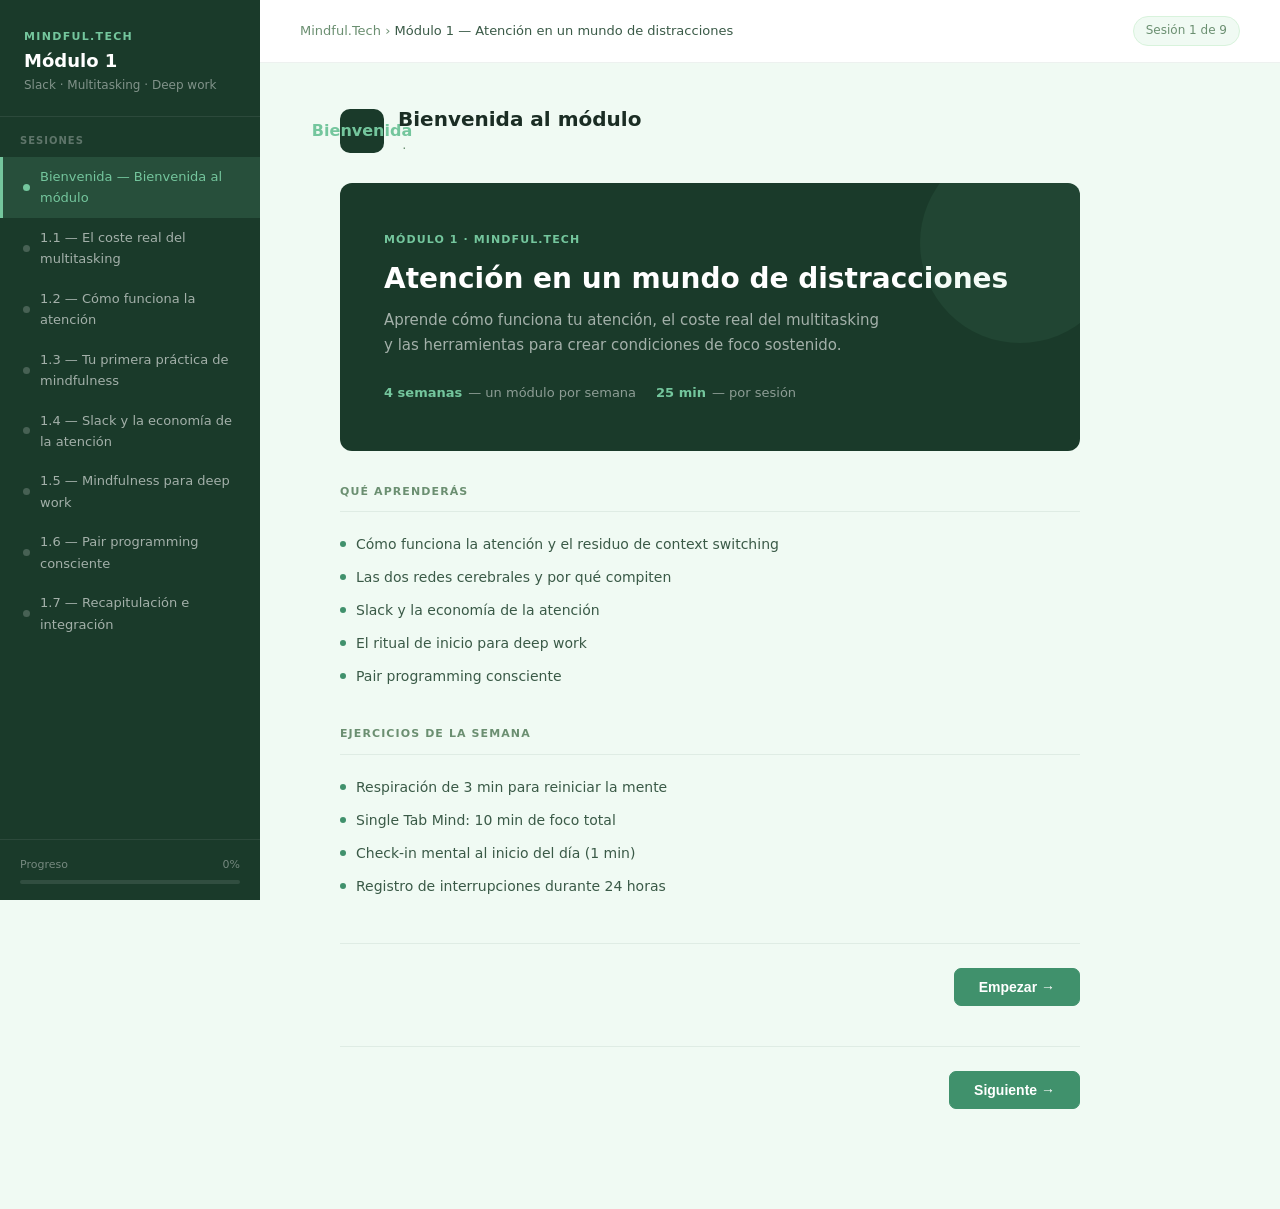
==== M1_Atencion/index.html @ dd4ea385 "first commit" ====
<!DOCTYPE html>
<html lang="es">
<head>
<meta charset="UTF-8">
<meta name="viewport" content="width=device-width,initial-scale=1">
<title>Mindful.Tech — Módulo 1</title>
<style>
:root {
  --green-dark:  #1a3a2a;
  --green-mid:   #2d6a4f;
  --green-main:  #40916c;
  --green-light: #74c69d;
  --green-pale:  #d8f3dc;
  --green-ghost: #f0faf3;
  --sand:        #fefae0;
  --sand-dark:   #e9c46a;
  --text-dark:   #1b2d24;
  --text-mid:    #3a5a47;
  --text-light:  #6b8f71;
  --white:       #ffffff;
  --radius:      12px;
  --radius-sm:   7px;
  --shadow:      0 2px 16px rgba(30,80,50,0.10);
}
* { box-sizing: border-box; margin: 0; padding: 0; }
body {
  font-family: 'Segoe UI', system-ui, sans-serif;
  background: var(--green-ghost);
  color: var(--text-dark);
  min-height: 100vh;
  line-height: 1.65;
}
.layout { display: flex; min-height: 100vh; }

/* SIDEBAR */
.sidebar {
  width: 260px; min-width: 260px;
  background: var(--green-dark);
  display: flex; flex-direction: column;
  padding: 0; position: sticky; top: 0; height: 100vh; overflow-y: auto;
}
.sidebar-logo {
  padding: 28px 24px 20px;
  border-bottom: 1px solid rgba(255,255,255,0.08);
}
.sidebar-logo .mark {
  font-size: 11px; font-weight: 600; letter-spacing: 0.12em;
  color: var(--green-light); text-transform: uppercase; margin-bottom: 4px;
}
.sidebar-logo h1 {
  font-size: 18px; font-weight: 700; color: var(--white); line-height: 1.2;
}
.sidebar-logo p { font-size: 12px; color: rgba(255,255,255,0.45); margin-top: 4px; }
.nav-section { padding: 16px 0 8px; }
.nav-section-label {
  font-size: 10px; font-weight: 600; letter-spacing: 0.1em;
  color: rgba(255,255,255,0.3); text-transform: uppercase;
  padding: 0 20px 8px;
}
.nav-item {
  display: flex; align-items: center; gap: 10px;
  padding: 9px 20px; cursor: pointer;
  font-size: 13px; color: rgba(255,255,255,0.6);
  border-left: 3px solid transparent;
  transition: all 0.15s; text-decoration: none;
}
.nav-item:hover { background: rgba(255,255,255,0.06); color: var(--white); }
.nav-item.active {
  background: rgba(116,198,157,0.15);
  color: var(--green-light);
  border-left-color: var(--green-light);
}
.nav-item .dot {
  width: 7px; height: 7px; border-radius: 50%;
  background: rgba(255,255,255,0.2); flex-shrink: 0;
}
.nav-item.active .dot { background: var(--green-light); }
.nav-item.done .dot { background: var(--sand-dark); }
.nav-item.done { color: rgba(255,255,255,0.4); }

.progress-bar-wrap {
  padding: 16px 20px; margin-top: auto;
  border-top: 1px solid rgba(255,255,255,0.08);
}
.progress-bar-wrap .lbl {
  font-size: 11px; color: rgba(255,255,255,0.4); margin-bottom: 6px;
  display: flex; justify-content: space-between;
}
.progress-track {
  height: 4px; background: rgba(255,255,255,0.1); border-radius: 2px;
}
.progress-fill {
  height: 100%; border-radius: 2px;
  background: var(--green-light); transition: width 0.4s;
}

/* MAIN */
.main { flex: 1; overflow-y: auto; }
.topbar {
  background: var(--white); border-bottom: 1px solid rgba(30,80,50,0.08);
  padding: 16px 40px; display: flex; align-items: center;
  justify-content: space-between; position: sticky; top: 0; z-index: 10;
}
.topbar .breadcrumb { font-size: 13px; color: var(--text-light); }
.topbar .breadcrumb span { color: var(--text-mid); font-weight: 500; }
.topbar .session-counter {
  font-size: 12px; color: var(--text-light);
  background: var(--green-ghost); padding: 4px 12px;
  border-radius: 20px; border: 1px solid var(--green-pale);
}

/* CONTENT AREA */
.content { padding: 40px; max-width: 820px; }
.content.hidden { display: none; }

/* HERO */
.hero {
  background: var(--green-dark); border-radius: var(--radius);
  padding: 48px 44px; margin-bottom: 32px; position: relative; overflow: hidden;
}
.hero::before {
  content: ''; position: absolute; top: -40px; right: -40px;
  width: 200px; height: 200px; border-radius: 50%;
  background: rgba(116,198,157,0.08);
}
.hero .module-tag {
  font-size: 11px; font-weight: 600; letter-spacing: 0.1em;
  color: var(--green-light); text-transform: uppercase; margin-bottom: 12px;
}
.hero h2 {
  font-size: 28px; font-weight: 700; color: var(--white);
  line-height: 1.25; margin-bottom: 12px;
}
.hero p { font-size: 15px; color: rgba(255,255,255,0.6); max-width: 500px; }
.hero .meta {
  display: flex; gap: 20px; margin-top: 24px; flex-wrap: wrap;
}
.hero .meta-item {
  display: flex; align-items: center; gap: 6px;
  font-size: 13px; color: rgba(255,255,255,0.5);
}
.hero .meta-item strong { color: var(--green-light); }

/* PILLS */
.pills { display: flex; gap: 8px; flex-wrap: wrap; margin-bottom: 24px; }
.pill {
  font-size: 12px; padding: 4px 12px; border-radius: 20px;
  background: var(--green-pale); color: var(--green-mid); font-weight: 500;
  border: 1px solid rgba(64,145,108,0.2);
}

/* CARDS */
.card {
  background: var(--white); border-radius: var(--radius);
  border: 1px solid rgba(30,80,50,0.08);
  padding: 24px 28px; margin-bottom: 16px;
  box-shadow: var(--shadow);
}
.card h3 {
  font-size: 16px; font-weight: 600; color: var(--text-dark); margin-bottom: 10px;
}
.card p { font-size: 14px; color: var(--text-mid); line-height: 1.65; }
.card + .card { margin-top: 0; }

.card-accent {
  border-left: 4px solid var(--green-main);
  background: var(--green-ghost);
  padding: 20px 24px; border-radius: 0 var(--radius-sm) var(--radius-sm) 0;
  margin-bottom: 16px;
}
.card-accent p { font-size: 14px; color: var(--text-mid); }
.card-accent .label {
  font-size: 10px; font-weight: 600; letter-spacing: 0.1em;
  color: var(--green-main); text-transform: uppercase; margin-bottom: 6px;
}

/* QUOTE */
.quote {
  border-left: 4px solid var(--sand-dark);
  background: var(--sand); padding: 20px 24px;
  border-radius: 0 var(--radius-sm) var(--radius-sm) 0;
  margin: 24px 0;
}
.quote p { font-size: 15px; color: #5a4a1a; font-style: italic; line-height: 1.6; }
.quote cite { font-size: 12px; color: #9a7a2a; font-style: normal; margin-top: 8px; display: block; }

/* SESSION ITEMS */
.session-list { display: flex; flex-direction: column; gap: 10px; }
.session-item {
  background: var(--white); border-radius: var(--radius);
  border: 1px solid rgba(30,80,50,0.08);
  padding: 16px 20px; display: flex; align-items: center; gap: 16px;
  cursor: pointer; transition: all 0.15s; box-shadow: var(--shadow);
}
.session-item:hover { border-color: var(--green-main); transform: translateY(-1px); }
.session-item .num {
  width: 36px; height: 36px; border-radius: 8px;
  background: var(--green-pale); color: var(--green-mid);
  font-size: 13px; font-weight: 700;
  display: flex; align-items: center; justify-content: center; flex-shrink: 0;
}
.session-item .info { flex: 1; }
.session-item .info .title { font-size: 14px; font-weight: 600; color: var(--text-dark); }
.session-item .info .meta { font-size: 12px; color: var(--text-light); margin-top: 2px; }
.session-item .badge {
  font-size: 11px; padding: 3px 10px; border-radius: 20px;
  background: var(--green-ghost); color: var(--green-mid);
  border: 1px solid var(--green-pale); white-space: nowrap;
}

/* SECTION HEADERS */
.section-title {
  font-size: 11px; font-weight: 600; letter-spacing: 0.1em;
  color: var(--text-light); text-transform: uppercase;
  padding-bottom: 10px; border-bottom: 1px solid rgba(30,80,50,0.08);
  margin-bottom: 16px; margin-top: 32px;
}
.section-title:first-child { margin-top: 0; }

/* STEP CONTENT */
.step-header {
  display: flex; align-items: center; gap: 14px; margin-bottom: 24px;
}
.step-num {
  width: 44px; height: 44px; border-radius: 10px;
  background: var(--green-dark); color: var(--green-light);
  font-size: 16px; font-weight: 700;
  display: flex; align-items: center; justify-content: center; flex-shrink: 0;
}
.step-header .step-info h2 { font-size: 20px; font-weight: 700; color: var(--text-dark); }
.step-header .step-info p { font-size: 13px; color: var(--text-light); margin-top: 2px; }

/* BULLET LIST */
ul.content-list { padding-left: 0; list-style: none; margin: 12px 0; }
ul.content-list li {
  display: flex; gap: 10px; padding: 6px 0;
  font-size: 14px; color: var(--text-mid); line-height: 1.5;
}
ul.content-list li::before {
  content: ''; width: 6px; height: 6px; border-radius: 50%;
  background: var(--green-main); flex-shrink: 0; margin-top: 7px;
}

/* CHECKLIST */
.checklist { display: flex; flex-direction: column; gap: 8px; margin: 12px 0; }
.check-item {
  display: flex; align-items: center; gap: 12px;
  background: var(--white); border: 1px solid rgba(30,80,50,0.10);
  border-radius: var(--radius-sm); padding: 12px 16px; cursor: pointer;
  transition: all 0.15s;
}
.check-item:hover { border-color: var(--green-main); background: var(--green-ghost); }
.check-item.checked { background: var(--green-pale); border-color: var(--green-main); }
.check-box {
  width: 20px; height: 20px; border-radius: 5px;
  border: 2px solid rgba(30,80,50,0.2); flex-shrink: 0;
  display: flex; align-items: center; justify-content: center;
  transition: all 0.15s;
}
.check-item.checked .check-box {
  background: var(--green-main); border-color: var(--green-main);
}
.check-box svg { display: none; }
.check-item.checked .check-box svg { display: block; }
.check-item .check-label { font-size: 14px; color: var(--text-dark); }

/* BREATHING */
.breathing-widget {
  background: var(--green-dark); border-radius: var(--radius);
  padding: 40px; text-align: center; margin: 24px 0;
}
.breathing-circle {
  width: 120px; height: 120px; border-radius: 50%;
  background: rgba(116,198,157,0.15); border: 2px solid var(--green-light);
  margin: 0 auto 20px; display: flex; align-items: center; justify-content: center;
  transition: transform 4s ease-in-out;
}
.breathing-circle.expand { transform: scale(1.6); }
.breathing-circle.contract { transform: scale(1.0); }
.breathing-circle span { font-size: 32px; }
.breathing-text { color: var(--white); font-size: 18px; font-weight: 500; margin-bottom: 6px; }
.breathing-sub { color: rgba(255,255,255,0.4); font-size: 13px; }
.btn-breathe {
  margin-top: 20px; padding: 10px 28px;
  background: var(--green-main); color: var(--white);
  border: none; border-radius: 8px; font-size: 14px; font-weight: 600;
  cursor: pointer; transition: background 0.15s;
}
.btn-breathe:hover { background: var(--green-mid); }

/* TIMER */
.timer-widget {
  background: var(--white); border: 1px solid rgba(30,80,50,0.1);
  border-radius: var(--radius); padding: 24px 28px; margin: 16px 0;
  display: flex; align-items: center; gap: 20px;
}
.timer-display {
  font-size: 28px; font-weight: 700; color: var(--green-dark);
  font-variant-numeric: tabular-nums; min-width: 70px;
}
.timer-info { flex: 1; }
.timer-info .t-label { font-size: 13px; font-weight: 600; color: var(--text-dark); }
.timer-info .t-desc { font-size: 12px; color: var(--text-light); margin-top: 2px; }
.btn-timer {
  padding: 8px 20px; background: var(--green-main); color: var(--white);
  border: none; border-radius: var(--radius-sm); font-size: 13px; font-weight: 600;
  cursor: pointer; transition: background 0.15s;
}
.btn-timer:hover { background: var(--green-mid); }
.btn-timer.stop { background: #e63946; }

/* REFLECTION */
.reflection-box {
  background: var(--white); border: 1px solid rgba(30,80,50,0.1);
  border-radius: var(--radius); padding: 24px 28px; margin: 16px 0;
}
.reflection-box label {
  display: block; font-size: 13px; font-weight: 600;
  color: var(--text-dark); margin-bottom: 8px;
}
.reflection-box textarea {
  width: 100%; min-height: 90px; padding: 12px;
  border: 1px solid rgba(30,80,50,0.15); border-radius: var(--radius-sm);
  font-size: 14px; color: var(--text-dark); resize: vertical;
  font-family: inherit; background: var(--green-ghost);
  transition: border-color 0.15s;
}
.reflection-box textarea:focus { outline: none; border-color: var(--green-main); }

/* NAV BUTTONS */
.nav-buttons {
  display: flex; justify-content: space-between; align-items: center;
  margin-top: 40px; padding-top: 24px;
  border-top: 1px solid rgba(30,80,50,0.08);
}
.btn-nav {
  padding: 10px 24px; border-radius: var(--radius-sm);
  font-size: 14px; font-weight: 600; cursor: pointer; transition: all 0.15s;
  border: 1px solid rgba(30,80,50,0.2); background: var(--white); color: var(--text-mid);
}
.btn-nav:hover { background: var(--green-ghost); border-color: var(--green-main); }
.btn-nav.primary {
  background: var(--green-main); color: var(--white); border-color: var(--green-main);
}
.btn-nav.primary:hover { background: var(--green-mid); }
.btn-nav:disabled { opacity: 0.35; cursor: not-allowed; }

/* COMPLETE SCREEN */
.complete-screen {
  text-align: center; padding: 60px 40px;
}
.complete-icon {
  width: 80px; height: 80px; border-radius: 50%;
  background: var(--green-pale); border: 3px solid var(--green-main);
  display: flex; align-items: center; justify-content: center;
  font-size: 36px; margin: 0 auto 24px;
}
.complete-screen h2 { font-size: 24px; font-weight: 700; color: var(--text-dark); margin-bottom: 10px; }
.complete-screen p { font-size: 15px; color: var(--text-mid); max-width: 440px; margin: 0 auto; }

/* RESPONSIVE */
@media (max-width: 700px) {
  .sidebar { display: none; }
  .content { padding: 20px; }
  .topbar { padding: 14px 20px; }
  .hero { padding: 28px 24px; }
}
</style>
</head>
<body>
<div class="layout">
  <nav class="sidebar">
    <div class="sidebar-logo">
      <div class="mark">Mindful.Tech</div>
      <h1>Módulo 1</h1>
      <p>Slack · Multitasking · Deep work</p>
    </div>
    <div class="nav-section">
      <div class="nav-section-label">Sesiones</div>
      <a class="nav-item" onclick="showPage(0)" href="#"><div class="dot"></div>Bienvenida — Bienvenida al módulo</a>
<a class="nav-item" onclick="showPage(1)" href="#"><div class="dot"></div>1.1 — El coste real del multitasking</a>
<a class="nav-item" onclick="showPage(2)" href="#"><div class="dot"></div>1.2 — Cómo funciona la atención</a>
<a class="nav-item" onclick="showPage(3)" href="#"><div class="dot"></div>1.3 — Tu primera práctica de mindfulness</a>
<a class="nav-item" onclick="showPage(4)" href="#"><div class="dot"></div>1.4 — Slack y la economía de la atención</a>
<a class="nav-item" onclick="showPage(5)" href="#"><div class="dot"></div>1.5 — Mindfulness para deep work</a>
<a class="nav-item" onclick="showPage(6)" href="#"><div class="dot"></div>1.6 — Pair programming consciente</a>
<a class="nav-item" onclick="showPage(7)" href="#"><div class="dot"></div>1.7 — Recapitulación e integración</a>

    </div>
    <div class="progress-bar-wrap">
      <div class="lbl"><span>Progreso</span><span id="progressPct">0%</span></div>
      <div class="progress-track"><div class="progress-fill" id="progressFill" style="width:0%"></div></div>
    </div>
  </nav>
  <div class="main">
    <div class="topbar">
      <div class="breadcrumb">Mindful.Tech &rsaquo; <span>Módulo 1 — Atención en un mundo de distracciones</span></div>
      <div class="session-counter" id="sessionCounter">Sesión 1 de 8</div>
    </div>
    <div class="content-wrapper" style="padding:0 40px 60px">
      
<section class="content hidden" id="page0">
  <div class="step-header">
    <div class="step-num">Bienvenida</div>
    <div class="step-info">
      <h2>Bienvenida al módulo</h2>
      <p> &nbsp;·&nbsp; </p>
    </div>
  </div>
  
<div class="hero">
  <div class="module-tag">Módulo 1 · Mindful.Tech</div>
  <h2>Atención en un mundo de distracciones</h2>
  <p>Aprende cómo funciona tu atención, el coste real del multitasking y las herramientas para crear condiciones de foco sostenido.</p>
  <div class="meta">
    <div class="meta-item"><strong>4 semanas</strong><span>— un módulo por semana</span></div>
    <div class="meta-item"><strong>25 min</strong><span>— por sesión</span></div>
  </div>
</div>
<div class="section-title">Qué aprenderás</div>
<ul class="content-list"><li>Cómo funciona la atención y el residuo de context switching</li><li>Las dos redes cerebrales y por qué compiten</li><li>Slack y la economía de la atención</li><li>El ritual de inicio para deep work</li><li>Pair programming consciente</li></ul>
<div class="section-title">Ejercicios de la semana</div>
<ul class="content-list"><li>Respiración de 3 min para reiniciar la mente</li><li>Single Tab Mind: 10 min de foco total</li><li>Check-in mental al inicio del día (1 min)</li><li>Registro de interrupciones durante 24 horas</li></ul>
<div class="nav-buttons"><span></span><button class="btn-nav primary" onclick="nextPage()">Empezar →</button></div>

  <div class="nav-buttons"><span></span><button class="btn-nav primary" onclick="nextPage()">Siguiente →</button></div>
</section>
<section class="content hidden" id="page1">
  <div class="step-header">
    <div class="step-num">1.1</div>
    <div class="step-info">
      <h2>El coste real del multitasking</h2>
      <p>2 min &nbsp;·&nbsp; Video + registro</p>
    </div>
  </div>
  
<div class="pills"><span class="pill">Módulo 1</span><span class="pill">Semana 1</span><span class="pill">Deep work</span></div>
<div class="card"><h3>¿Cuántas pestañas tienes abiertas ahora mismo?</h3><p>No es una pregunta retórica. Es el punto de partida de este módulo. Vivimos convencidos de que hacer varias cosas a la vez nos hace más productivos. La neurociencia dice lo contrario.</p></div>
<div class="section-title">El problema del context switching</div>
<div class="card"><h3>El residuo de atención</h3><p>Cuando cambias de tarea, tu cerebro no hace dos cosas a la vez: las hace en serie, muy rápido, pagando un coste en cada cambio. Ese coste se llama residuo de atención y se acumula durante todo el día.</p></div>
<div class="card-accent"><div class="label">Dato clave</div><p>Los trabajadores del conocimiento cambian de tarea de media cada 40 segundos. El coste de recuperar el foco tras una interrupción: entre 10 y 23 minutos.</p></div>
<div class="section-title">Práctica de hoy</div>
<div class="card"><h3>Registro de interrupciones</h3><p>Durante las próximas 24 horas, cada vez que cambies de tarea sin haberla terminado, anótalo. Solo observar ya cambia el comportamiento.</p></div>

<div class="reflection-box">
  <label>¿Cuántas interrupciones estimas que tienes en un día normal?</label>
  <textarea id="r11" placeholder="Escribe aquí tu reflexión..."></textarea>
</div>

  <div class="nav-buttons"><button class="btn-nav" onclick="prevPage()">← Anterior</button><button class="btn-nav primary" onclick="nextPage()">Siguiente →</button></div>
</section>
<section class="content hidden" id="page2">
  <div class="step-header">
    <div class="step-num">1.2</div>
    <div class="step-info">
      <h2>Cómo funciona la atención</h2>
      <p>2 min &nbsp;·&nbsp; Video</p>
    </div>
  </div>
  
<div class="pills"><span class="pill">Neurociencia</span><span class="pill">Atención</span></div>
<div class="card"><h3>Dos modos que compiten</h3><p>Tu cerebro tiene dos modos de funcionamiento. La red de tarea positiva — el modo enfocado — y la red neuronal por defecto — el modo mente errante. No pueden estar activos al mismo tiempo.</p></div>
<div class="section-title">Las dos redes</div>
<div class="card"><h3>Red de tarea positiva</h3><p>El modo enfocado. El que usas cuando resuelves un problema concreto. El que necesitas para programar, diseñar o analizar.</p></div>
<div class="card"><h3>Red neuronal por defecto</h3><p>El modo mente errante. Se activa cuando no estás haciendo nada concreto. Genera pensamientos espontáneos, planifica, recuerda, divaga.</p></div>
<div class="quote"><p>El problema es que estos dos modos no pueden estar activos al mismo tiempo. Cuando uno sube, el otro baja.</p><cite>— Mindful.Tech</cite></div>
<div class="section-title">Qué pasa con cada notificación</div>
<div class="card-accent"><div class="label">Mecanismo</div><p>Cada notificación activa brevemente la red por defecto. Tu cerebro sale del modo enfocado, procesa el estímulo, e intenta volver. Ese intento de vuelta cuesta entre 10 y 23 minutos.</p></div>
<div class="section-title">Reflexión</div>

<div class="reflection-box">
  <label>¿En qué momento del día te cuesta más mantener el foco?</label>
  <textarea id="r12" placeholder="Escribe aquí tu reflexión..."></textarea>
</div>

  <div class="nav-buttons"><button class="btn-nav" onclick="prevPage()">← Anterior</button><button class="btn-nav primary" onclick="nextPage()">Siguiente →</button></div>
</section>
<section class="content hidden" id="page3">
  <div class="step-header">
    <div class="step-num">1.3</div>
    <div class="step-info">
      <h2>Tu primera práctica de mindfulness</h2>
      <p>3 min &nbsp;·&nbsp; Audio guiado</p>
    </div>
  </div>
  
<div class="pills"><span class="pill">Práctica</span><span class="pill">Respiración</span><span class="pill">3 min</span></div>
<div class="card-accent"><div class="label">Antes de empezar</div><p>No necesitas experiencia previa. Solo necesitas estar aquí, en esta silla, durante tres minutos.</p></div>
<div class="section-title">Práctica de respiración consciente</div>

<div class="breathing-widget">
  <div class="breathing-circle" id="breathCircle"><span>🌿</span></div>
  <div class="breathing-text" id="breathText">Preparado</div>
  <div class="breathing-sub" id="breathSub">Pulsa para comenzar</div>
  <button class="btn-breathe" id="breathBtn" onclick="startBreathing()">Comenzar</button>
</div>
<div class="section-title">¿Qué es el mindfulness?</div>
<div class="card"><h3>Una definición práctica</h3><p>Notar cuando la mente se fue y traerla de vuelta. Una y otra vez. Sin tensión. Eso es todo. No es vaciar la mente — es observarla.</p></div>
<div class="checklist"><div class="check-item">
  <div class="check-box"><svg width="12" height="12" viewBox="0 0 12 12" fill="none">
    <path d="M2 6l3 3 5-5" stroke="#fff" stroke-width="1.8" stroke-linecap="round" stroke-linejoin="round"/>
  </svg></div>
  <span class="check-label">Cerré los ojos o bajé la mirada</span>
</div><div class="check-item">
  <div class="check-box"><svg width="12" height="12" viewBox="0 0 12 12" fill="none">
    <path d="M2 6l3 3 5-5" stroke="#fff" stroke-width="1.8" stroke-linecap="round" stroke-linejoin="round"/>
  </svg></div>
  <span class="check-label">Hice al menos 2 ciclos completos de respiración</span>
</div><div class="check-item">
  <div class="check-box"><svg width="12" height="12" viewBox="0 0 12 12" fill="none">
    <path d="M2 6l3 3 5-5" stroke="#fff" stroke-width="1.8" stroke-linecap="round" stroke-linejoin="round"/>
  </svg></div>
  <span class="check-label">Noté cuándo mi mente se fue a otro sitio</span>
</div><div class="check-item">
  <div class="check-box"><svg width="12" height="12" viewBox="0 0 12 12" fill="none">
    <path d="M2 6l3 3 5-5" stroke="#fff" stroke-width="1.8" stroke-linecap="round" stroke-linejoin="round"/>
  </svg></div>
  <span class="check-label">La traje de vuelta sin juzgarme</span>
</div></div>

<div class="reflection-box">
  <label>¿Cómo te sentiste después de la práctica?</label>
  <textarea id="r13" placeholder="Escribe aquí tu reflexión..."></textarea>
</div>

  <div class="nav-buttons"><button class="btn-nav" onclick="prevPage()">← Anterior</button><button class="btn-nav primary" onclick="nextPage()">Siguiente →</button></div>
</section>
<section class="content hidden" id="page4">
  <div class="step-header">
    <div class="step-num">1.4</div>
    <div class="step-info">
      <h2>Slack y la economía de la atención</h2>
      <p>2 min &nbsp;·&nbsp; Video + ejercicio</p>
    </div>
  </div>
  
<div class="pills"><span class="pill">Slack</span><span class="pill">Notificaciones</span><span class="pill">Batching</span></div>
<div class="card"><h3>Slack no está diseñado para tu productividad</h3><p>Está diseñado para tu engagement. Cada notificación activa un pequeño pico de dopamina. Tu cerebro aprende que revisar el Slack puede traer algo nuevo y empieza a pedirlo aunque no haya nada.</p></div>
<div class="section-title">Del modo streaming al modo batch</div>
<div class="card"><h3>Modo streaming — el problema</h3><p>Revisar mensajes de forma continua, en tiempo real, reaccionando a cada estímulo. Resultado: entre 20 y 30 revisiones por hora sin haberlo decidido.</p></div>
<div class="card"><h3>Modo batch — la solución</h3><p>Definir 2–3 ventanas de tiempo para revisar mensajes. Fuera de esas ventanas, notificaciones silenciadas.</p></div>
<div class="section-title">Ejercicio de hoy</div>

<div class="timer-widget">
  <div class="timer-display" id="tdisp1">25:00</div>
  <div class="timer-info"><div class="t-label">Bloque sin Slack</div><div class="t-desc">Silencia notificaciones y trabaja sin revisar mensajes</div></div>
  <button class="btn-timer" id="tbtn1" onclick="startTimer(1500,'tbtn1','tdisp1')">Iniciar</button>
</div>
<div class="checklist"><div class="check-item">
  <div class="check-box"><svg width="12" height="12" viewBox="0 0 12 12" fill="none">
    <path d="M2 6l3 3 5-5" stroke="#fff" stroke-width="1.8" stroke-linecap="round" stroke-linejoin="round"/>
  </svg></div>
  <span class="check-label">Defino mis 2 ventanas de revisión de mensajes</span>
</div><div class="check-item">
  <div class="check-box"><svg width="12" height="12" viewBox="0 0 12 12" fill="none">
    <path d="M2 6l3 3 5-5" stroke="#fff" stroke-width="1.8" stroke-linecap="round" stroke-linejoin="round"/>
  </svg></div>
  <span class="check-label">Silencio notificaciones fuera de esas ventanas</span>
</div><div class="check-item">
  <div class="check-box"><svg width="12" height="12" viewBox="0 0 12 12" fill="none">
    <path d="M2 6l3 3 5-5" stroke="#fff" stroke-width="1.8" stroke-linecap="round" stroke-linejoin="round"/>
  </svg></div>
  <span class="check-label">Pruebo el bloque de 25 min sin revisar nada</span>
</div></div>

  <div class="nav-buttons"><button class="btn-nav" onclick="prevPage()">← Anterior</button><button class="btn-nav primary" onclick="nextPage()">Siguiente →</button></div>
</section>
<section class="content hidden" id="page5">
  <div class="step-header">
    <div class="step-num">1.5</div>
    <div class="step-info">
      <h2>Mindfulness para deep work</h2>
      <p>5 min &nbsp;·&nbsp; Audio + plantilla</p>
    </div>
  </div>
  
<div class="pills"><span class="pill">Deep work</span><span class="pill">Flow</span><span class="pill">Intención</span></div>
<div class="card"><h3>Las condiciones del deep work</h3><p>Hay dos condiciones externas: un bloque de tiempo sin interrupciones y un entorno con menos distracciones. Pero hay una condición interna que se suele ignorar: llegar con la mente preparada.</p></div>
<div class="section-title">El ritual de inicio de sesión</div>
<div class="card-accent"><div class="label">Paso 1 — Cierra lo innecesario</div><p>Cierra las pestañas que no necesitas. Silencia las notificaciones. Pon el teléfono boca abajo.</p></div>
<div class="card-accent"><div class="label">Paso 2 — Respira</div><p>Una respiración consciente antes de empezar. Solo una. Para marcar el cambio.</p></div>
<div class="card-accent"><div class="label">Paso 3 — Define la intención</div><p>¿Qué quieres haber completado al final de este bloque? No la lista entera. Una sola cosa.</p></div>
<div class="section-title">Práctica de intención</div>

<div class="breathing-widget">
  <div class="breathing-circle" id="breathCircle"><span>🌿</span></div>
  <div class="breathing-text" id="breathText">Preparado</div>
  <div class="breathing-sub" id="breathSub">Pulsa para comenzar</div>
  <button class="btn-breathe" id="breathBtn" onclick="startBreathing()">Comenzar</button>
</div>

<div class="reflection-box">
  <label>¿Cuál es tu intención para el próximo bloque de trabajo?</label>
  <textarea id="r15" placeholder="Escribe aquí tu reflexión..."></textarea>
</div>
<div class="card"><h3>¿Por qué funciona?</h3><p>Cuando el cerebro sabe exactamente qué tiene que hacer, el trabajo de entrar en foco se reduce drásticamente. La mente errante tiene menos donde agarrarse.</p></div>

  <div class="nav-buttons"><button class="btn-nav" onclick="prevPage()">← Anterior</button><button class="btn-nav primary" onclick="nextPage()">Siguiente →</button></div>
</section>
<section class="content hidden" id="page6">
  <div class="step-header">
    <div class="step-num">1.6</div>
    <div class="step-info">
      <h2>Pair programming consciente</h2>
      <p>3 min &nbsp;·&nbsp; Video + práctica</p>
    </div>
  </div>
  
<div class="pills"><span class="pill">Pair programming</span><span class="pill">Comunicación</span><span class="pill">Presencia</span></div>
<div class="card"><h3>La exigencia cognitiva del pair</h3><p>El pair programming es una de las prácticas más exigentes que existe en el trabajo tech. No solo porque estás programando, sino porque estás programando mientras escuchas, explicas, recibes feedback y gestionas la dinámica.</p></div>
<div class="section-title">Los dos errores más comunes</div>
<div class="card"><h3>Error del driver</h3><p>Está tan metido en el código que no explica lo que hace. El navigator se pierde y la sesión pierde calidad.</p></div>
<div class="card"><h3>Error del navigator</h3><p>Está tan pendiente de lo siguiente que no está presente en lo que pasa ahora. El pair se convierte en trabajo en paralelo, no en colaboración.</p></div>
<div class="quote"><p>Ambos son problemas de atención, no de habilidad técnica.</p><cite>— Mindful.Tech</cite></div>
<div class="section-title">El check-in de 60 segundos</div>
<div class="card-accent"><div class="label">Práctica</div><p>Antes de tu próxima sesión de pair, dedica 60 segundos a alinearte. No el backlog. No el ticket. Sino: ¿cómo está cada uno hoy? ¿Qué nivel de energía tiene? ¿Hay algo que pueda afectar la sesión?</p></div>
<div class="checklist"><div class="check-item">
  <div class="check-box"><svg width="12" height="12" viewBox="0 0 12 12" fill="none">
    <path d="M2 6l3 3 5-5" stroke="#fff" stroke-width="1.8" stroke-linecap="round" stroke-linejoin="round"/>
  </svg></div>
  <span class="check-label">Hago el check-in de 60 seg antes de la próxima sesión de pair</span>
</div><div class="check-item">
  <div class="check-box"><svg width="12" height="12" viewBox="0 0 12 12" fill="none">
    <path d="M2 6l3 3 5-5" stroke="#fff" stroke-width="1.8" stroke-linecap="round" stroke-linejoin="round"/>
  </svg></div>
  <span class="check-label">Practico explicar en voz alta lo que estoy haciendo</span>
</div><div class="check-item">
  <div class="check-box"><svg width="12" height="12" viewBox="0 0 12 12" fill="none">
    <path d="M2 6l3 3 5-5" stroke="#fff" stroke-width="1.8" stroke-linecap="round" stroke-linejoin="round"/>
  </svg></div>
  <span class="check-label">Noto cuándo mi mente se va al 'paso siguiente' antes de tiempo</span>
</div></div>

  <div class="nav-buttons"><button class="btn-nav" onclick="prevPage()">← Anterior</button><button class="btn-nav primary" onclick="nextPage()">Siguiente →</button></div>
</section>
<section class="content hidden" id="page7">
  <div class="step-header">
    <div class="step-num">1.7</div>
    <div class="step-info">
      <h2>Recapitulación e integración</h2>
      <p>3 min &nbsp;·&nbsp; Ejercicio guiado</p>
    </div>
  </div>
  
<div class="pills"><span class="pill">Cierre</span><span class="pill">Integración</span><span class="pill">Semana 1</span></div>
<div class="card"><h3>Lo que aprendiste esta semana</h3><p>Cómo funciona la atención. El coste real del multitasking. Cómo las notificaciones interrumpen el foco. Y tu primera práctica de respiración consciente.</p></div>
<div class="section-title">Reflexión de cierre</div>

<div class="reflection-box">
  <label>¿En qué momento de esta semana tu atención estuvo más dispersa de lo que querías?</label>
  <textarea id="r17a" placeholder="Escribe aquí tu reflexión..."></textarea>
</div>

<div class="reflection-box">
  <label>¿Y en qué momento estuvo más presente de lo habitual?</label>
  <textarea id="r17b" placeholder="Escribe aquí tu reflexión..."></textarea>
</div>
<div class="quote"><p>La mente que regresa no es una mente débil. Es una mente entrenada.</p><cite>— Mindful.Tech</cite></div>
<div class="section-title">Tu compromiso para la semana que viene</div>
<div class="checklist"><div class="check-item">
  <div class="check-box"><svg width="12" height="12" viewBox="0 0 12 12" fill="none">
    <path d="M2 6l3 3 5-5" stroke="#fff" stroke-width="1.8" stroke-linecap="round" stroke-linejoin="round"/>
  </svg></div>
  <span class="check-label">Practico el ritual de inicio antes de cada bloque de deep work</span>
</div><div class="check-item">
  <div class="check-box"><svg width="12" height="12" viewBox="0 0 12 12" fill="none">
    <path d="M2 6l3 3 5-5" stroke="#fff" stroke-width="1.8" stroke-linecap="round" stroke-linejoin="round"/>
  </svg></div>
  <span class="check-label">Defino mis ventanas de revisión de Slack y las respeto</span>
</div><div class="check-item">
  <div class="check-box"><svg width="12" height="12" viewBox="0 0 12 12" fill="none">
    <path d="M2 6l3 3 5-5" stroke="#fff" stroke-width="1.8" stroke-linecap="round" stroke-linejoin="round"/>
  </svg></div>
  <span class="check-label">Uso la respiración consciente cuando note que mi mente se dispersa</span>
</div></div>
<div class="card"><h3>Nos vemos en el módulo 2</h3><p>La semana que viene: regulación del estrés en entornos tech. Deadlines, bugs en producción, code reviews y cómo no perder el hilo.</p></div>

  <div class="nav-buttons"><button class="btn-nav" onclick="prevPage()">← Anterior</button><button class="btn-nav primary" onclick="showComplete()">Finalizar módulo ✓</button></div>
</section>
<section class="content hidden" id="pageComplete">
  <div class="complete-screen">
    <div class="complete-icon">✓</div>
    <h2>Módulo 1 completado</h2>
    <p>Has recorrido todas las sesiones de <strong>Atención en un mundo de distracciones</strong>. Puedes volver a cualquier sesión cuando lo necesites.</p>
    <div style="margin-top:32px">
      <button class="btn-nav primary" onclick="showPage(0)">Volver al inicio</button>
    </div>
  </div>
</section>
    </div>
  </div>
</div>
<script>
function showComplete(){
  document.querySelectorAll('.content').forEach(p=>p.classList.add('hidden'));
  document.getElementById('pageComplete').classList.remove('hidden');
  scormSetValue(8-1,8);
}

let currentPage = 0;
const pages = document.querySelectorAll('.content');
const navItems = document.querySelectorAll('.nav-item');
const progressFill = document.getElementById('progressFill');
const progressPct = document.getElementById('progressPct');
const sessionCounter = document.getElementById('sessionCounter');

function showPage(idx) {
  pages.forEach((p,i) => { p.classList.toggle('hidden', i !== idx); });
  navItems.forEach((n,i) => { n.classList.toggle('active', i === idx); });
  currentPage = idx;
  const pct = Math.round(((idx) / (pages.length - 1)) * 100);
  if(progressFill) progressFill.style.width = pct + '%';
  if(progressPct) progressPct.textContent = pct + '%';
  if(sessionCounter) sessionCounter.textContent = 'Sesión ' + (idx + 1) + ' de ' + pages.length;
  window.scrollTo(0,0);
  const main = document.querySelector('.main');
  if(main) main.scrollTo(0,0);
  scormSetValue(idx, pages.length);
}

function nextPage() { if(currentPage < pages.length - 1) showPage(currentPage + 1); }
function prevPage() { if(currentPage > 0) showPage(currentPage - 1); }

// Checklist
document.querySelectorAll('.check-item').forEach(item => {
  item.addEventListener('click', () => item.classList.toggle('checked'));
});

// Breathing
let breathInterval = null;
function startBreathing() {
  const circle = document.getElementById('breathCircle');
  const text = document.getElementById('breathText');
  const sub = document.getElementById('breathSub');
  const btn = document.getElementById('breathBtn');
  if(!circle) return;
  btn.textContent = 'Detener';
  btn.onclick = stopBreathing;
  let phase = 0;
  const phases = [
    {text:'Inhala', sub:'1... 2... 3... 4', class:'expand', dur:4000},
    {text:'Retén', sub:'1... 2', class:'expand', dur:2000},
    {text:'Exhala', sub:'1... 2... 3... 4... 5... 6', class:'contract', dur:6000},
    {text:'Pausa', sub:'...', class:'contract', dur:1000},
  ];
  function run() {
    const p = phases[phase % phases.length];
    text.textContent = p.text; sub.textContent = p.sub;
    circle.className = 'breathing-circle ' + p.class;
    phase++;
    breathInterval = setTimeout(run, p.dur);
  }
  run();
}
function stopBreathing() {
  clearTimeout(breathInterval);
  const circle = document.getElementById('breathCircle');
  const text = document.getElementById('breathText');
  const sub = document.getElementById('breathSub');
  const btn = document.getElementById('breathBtn');
  if(!circle) return;
  circle.className = 'breathing-circle';
  text.textContent = 'Listo';
  sub.textContent = 'Practica cuando lo necesites';
  btn.textContent = 'Comenzar';
  btn.onclick = startBreathing;
}

// Timer
let timerInterval = null; let timerSec = 0; let timerRunning = false;
function startTimer(totalSec, btnId, displayId) {
  const btn = document.getElementById(btnId);
  const display = document.getElementById(displayId);
  if(!btn || !display) return;
  if(timerRunning) {
    clearInterval(timerInterval); timerRunning = false;
    btn.textContent = 'Iniciar'; btn.classList.remove('stop');
    return;
  }
  timerSec = totalSec; timerRunning = true;
  btn.textContent = 'Detener'; btn.classList.add('stop');
  function fmt(s) { return Math.floor(s/60)+':'+(s%60<10?'0':'')+(s%60); }
  display.textContent = fmt(timerSec);
  timerInterval = setInterval(() => {
    timerSec--;
    display.textContent = fmt(timerSec);
    if(timerSec <= 0) {
      clearInterval(timerInterval); timerRunning = false;
      btn.textContent = 'Iniciar'; btn.classList.remove('stop');
      display.textContent = '0:00';
    }
  }, 1000);
}

// SCORM 1.2
let scormAPI = null;
function findAPI(w) {
  try {
    if(w.API) return w.API;
    if(w.parent && w.parent !== w) return findAPI(w.parent);
  } catch(e) {}
  return null;
}
function initSCORM() {
  scormAPI = findAPI(window);
  if(scormAPI) {
    scormAPI.LMSInitialize('');
    scormAPI.LMSSetValue('cmi.core.lesson_status','incomplete');
  }
}
function scormSetValue(idx, total) {
  if(!scormAPI) return;
  const pct = Math.round((idx / (total-1)) * 100);
  scormAPI.LMSSetValue('cmi.core.score.raw', pct);
  scormAPI.LMSSetValue('cmi.core.score.min', '0');
  scormAPI.LMSSetValue('cmi.core.score.max', '100');
  if(idx >= total - 1) scormAPI.LMSSetValue('cmi.core.lesson_status','completed');
  scormAPI.LMSCommit('');
}
window.addEventListener('beforeunload', () => { if(scormAPI) scormAPI.LMSFinish(''); });
window.addEventListener('load', () => { initSCORM(); showPage(0); });

</script>
</body>
</html>
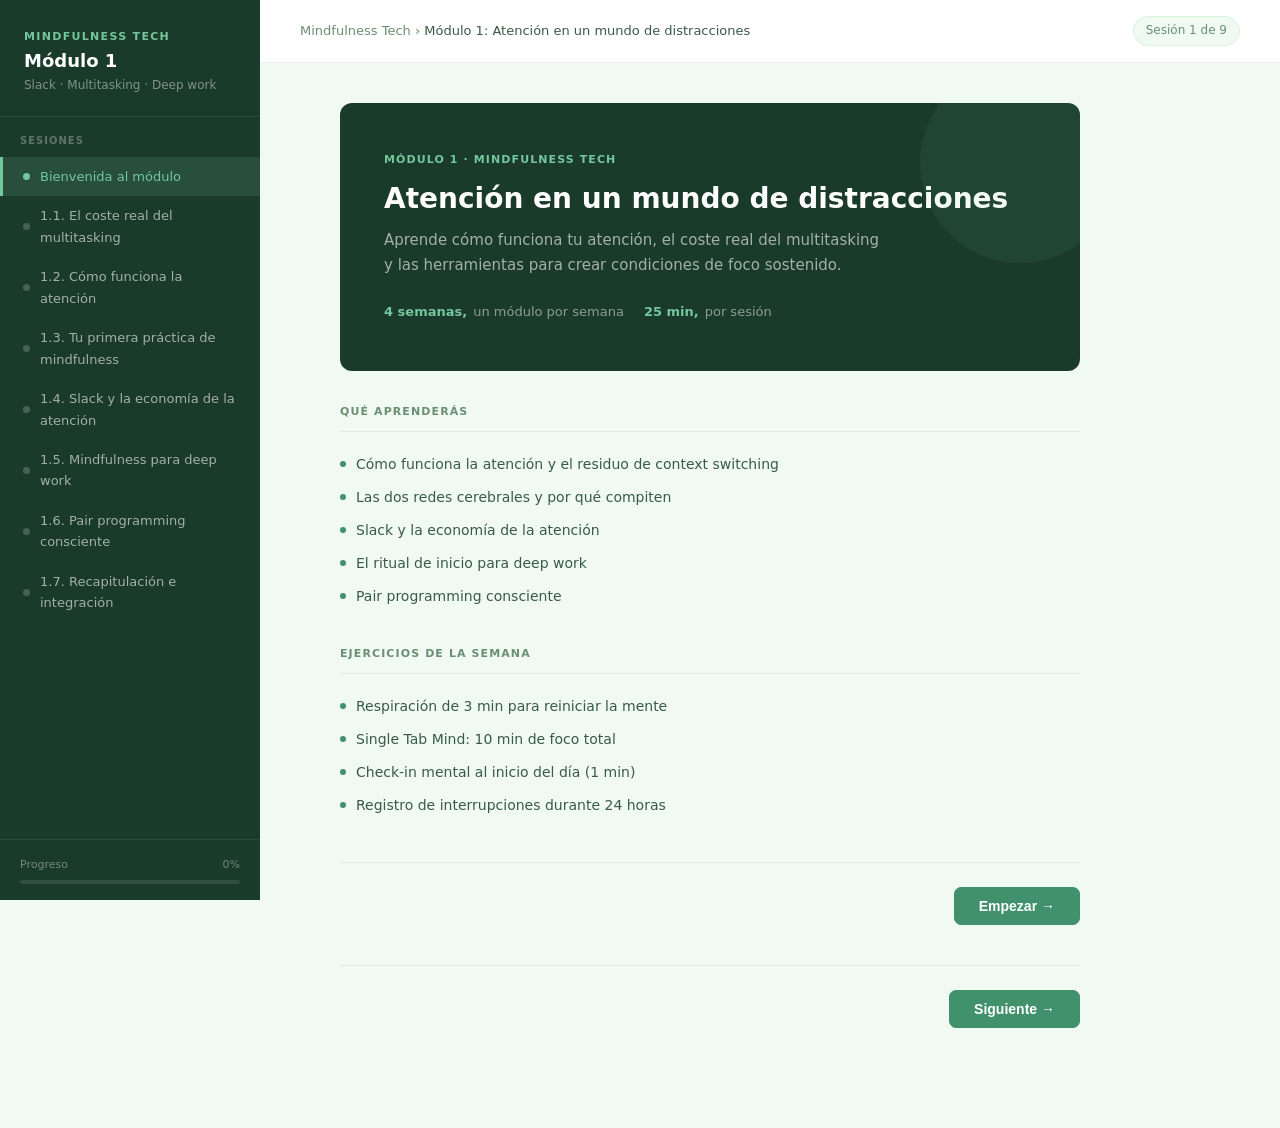
==== commit 42ab2451: "fix: styles" ====
--- a/M1_Atencion/index.html
+++ b/M1_Atencion/index.html
@@ -3,388 +3,27 @@
 <head>
 <meta charset="UTF-8">
 <meta name="viewport" content="width=device-width,initial-scale=1">
-<title>Mindful.Tech — Módulo 1</title>
-<style>
-:root {
-  --green-dark:  #1a3a2a;
-  --green-mid:   #2d6a4f;
-  --green-main:  #40916c;
-  --green-light: #74c69d;
-  --green-pale:  #d8f3dc;
-  --green-ghost: #f0faf3;
-  --sand:        #fefae0;
-  --sand-dark:   #e9c46a;
-  --text-dark:   #1b2d24;
-  --text-mid:    #3a5a47;
-  --text-light:  #6b8f71;
-  --white:       #ffffff;
-  --radius:      12px;
-  --radius-sm:   7px;
-  --shadow:      0 2px 16px rgba(30,80,50,0.10);
-}
-* { box-sizing: border-box; margin: 0; padding: 0; }
-body {
-  font-family: 'Segoe UI', system-ui, sans-serif;
-  background: var(--green-ghost);
-  color: var(--text-dark);
-  min-height: 100vh;
-  line-height: 1.65;
-}
-.layout { display: flex; min-height: 100vh; }
-
-/* SIDEBAR */
-.sidebar {
-  width: 260px; min-width: 260px;
-  background: var(--green-dark);
-  display: flex; flex-direction: column;
-  padding: 0; position: sticky; top: 0; height: 100vh; overflow-y: auto;
-}
-.sidebar-logo {
-  padding: 28px 24px 20px;
-  border-bottom: 1px solid rgba(255,255,255,0.08);
-}
-.sidebar-logo .mark {
-  font-size: 11px; font-weight: 600; letter-spacing: 0.12em;
-  color: var(--green-light); text-transform: uppercase; margin-bottom: 4px;
-}
-.sidebar-logo h1 {
-  font-size: 18px; font-weight: 700; color: var(--white); line-height: 1.2;
-}
-.sidebar-logo p { font-size: 12px; color: rgba(255,255,255,0.45); margin-top: 4px; }
-.nav-section { padding: 16px 0 8px; }
-.nav-section-label {
-  font-size: 10px; font-weight: 600; letter-spacing: 0.1em;
-  color: rgba(255,255,255,0.3); text-transform: uppercase;
-  padding: 0 20px 8px;
-}
-.nav-item {
-  display: flex; align-items: center; gap: 10px;
-  padding: 9px 20px; cursor: pointer;
-  font-size: 13px; color: rgba(255,255,255,0.6);
-  border-left: 3px solid transparent;
-  transition: all 0.15s; text-decoration: none;
-}
-.nav-item:hover { background: rgba(255,255,255,0.06); color: var(--white); }
-.nav-item.active {
-  background: rgba(116,198,157,0.15);
-  color: var(--green-light);
-  border-left-color: var(--green-light);
-}
-.nav-item .dot {
-  width: 7px; height: 7px; border-radius: 50%;
-  background: rgba(255,255,255,0.2); flex-shrink: 0;
-}
-.nav-item.active .dot { background: var(--green-light); }
-.nav-item.done .dot { background: var(--sand-dark); }
-.nav-item.done { color: rgba(255,255,255,0.4); }
-
-.progress-bar-wrap {
-  padding: 16px 20px; margin-top: auto;
-  border-top: 1px solid rgba(255,255,255,0.08);
-}
-.progress-bar-wrap .lbl {
-  font-size: 11px; color: rgba(255,255,255,0.4); margin-bottom: 6px;
-  display: flex; justify-content: space-between;
-}
-.progress-track {
-  height: 4px; background: rgba(255,255,255,0.1); border-radius: 2px;
-}
-.progress-fill {
-  height: 100%; border-radius: 2px;
-  background: var(--green-light); transition: width 0.4s;
-}
-
-/* MAIN */
-.main { flex: 1; overflow-y: auto; }
-.topbar {
-  background: var(--white); border-bottom: 1px solid rgba(30,80,50,0.08);
-  padding: 16px 40px; display: flex; align-items: center;
-  justify-content: space-between; position: sticky; top: 0; z-index: 10;
-}
-.topbar .breadcrumb { font-size: 13px; color: var(--text-light); }
-.topbar .breadcrumb span { color: var(--text-mid); font-weight: 500; }
-.topbar .session-counter {
-  font-size: 12px; color: var(--text-light);
-  background: var(--green-ghost); padding: 4px 12px;
-  border-radius: 20px; border: 1px solid var(--green-pale);
-}
-
-/* CONTENT AREA */
-.content { padding: 40px; max-width: 820px; }
-.content.hidden { display: none; }
-
-/* HERO */
-.hero {
-  background: var(--green-dark); border-radius: var(--radius);
-  padding: 48px 44px; margin-bottom: 32px; position: relative; overflow: hidden;
-}
-.hero::before {
-  content: ''; position: absolute; top: -40px; right: -40px;
-  width: 200px; height: 200px; border-radius: 50%;
-  background: rgba(116,198,157,0.08);
-}
-.hero .module-tag {
-  font-size: 11px; font-weight: 600; letter-spacing: 0.1em;
-  color: var(--green-light); text-transform: uppercase; margin-bottom: 12px;
-}
-.hero h2 {
-  font-size: 28px; font-weight: 700; color: var(--white);
-  line-height: 1.25; margin-bottom: 12px;
-}
-.hero p { font-size: 15px; color: rgba(255,255,255,0.6); max-width: 500px; }
-.hero .meta {
-  display: flex; gap: 20px; margin-top: 24px; flex-wrap: wrap;
-}
-.hero .meta-item {
-  display: flex; align-items: center; gap: 6px;
-  font-size: 13px; color: rgba(255,255,255,0.5);
-}
-.hero .meta-item strong { color: var(--green-light); }
-
-/* PILLS */
-.pills { display: flex; gap: 8px; flex-wrap: wrap; margin-bottom: 24px; }
-.pill {
-  font-size: 12px; padding: 4px 12px; border-radius: 20px;
-  background: var(--green-pale); color: var(--green-mid); font-weight: 500;
-  border: 1px solid rgba(64,145,108,0.2);
-}
-
-/* CARDS */
-.card {
-  background: var(--white); border-radius: var(--radius);
-  border: 1px solid rgba(30,80,50,0.08);
-  padding: 24px 28px; margin-bottom: 16px;
-  box-shadow: var(--shadow);
-}
-.card h3 {
-  font-size: 16px; font-weight: 600; color: var(--text-dark); margin-bottom: 10px;
-}
-.card p { font-size: 14px; color: var(--text-mid); line-height: 1.65; }
-.card + .card { margin-top: 0; }
-
-.card-accent {
-  border-left: 4px solid var(--green-main);
-  background: var(--green-ghost);
-  padding: 20px 24px; border-radius: 0 var(--radius-sm) var(--radius-sm) 0;
-  margin-bottom: 16px;
-}
-.card-accent p { font-size: 14px; color: var(--text-mid); }
-.card-accent .label {
-  font-size: 10px; font-weight: 600; letter-spacing: 0.1em;
-  color: var(--green-main); text-transform: uppercase; margin-bottom: 6px;
-}
-
-/* QUOTE */
-.quote {
-  border-left: 4px solid var(--sand-dark);
-  background: var(--sand); padding: 20px 24px;
-  border-radius: 0 var(--radius-sm) var(--radius-sm) 0;
-  margin: 24px 0;
-}
-.quote p { font-size: 15px; color: #5a4a1a; font-style: italic; line-height: 1.6; }
-.quote cite { font-size: 12px; color: #9a7a2a; font-style: normal; margin-top: 8px; display: block; }
-
-/* SESSION ITEMS */
-.session-list { display: flex; flex-direction: column; gap: 10px; }
-.session-item {
-  background: var(--white); border-radius: var(--radius);
-  border: 1px solid rgba(30,80,50,0.08);
-  padding: 16px 20px; display: flex; align-items: center; gap: 16px;
-  cursor: pointer; transition: all 0.15s; box-shadow: var(--shadow);
-}
-.session-item:hover { border-color: var(--green-main); transform: translateY(-1px); }
-.session-item .num {
-  width: 36px; height: 36px; border-radius: 8px;
-  background: var(--green-pale); color: var(--green-mid);
-  font-size: 13px; font-weight: 700;
-  display: flex; align-items: center; justify-content: center; flex-shrink: 0;
-}
-.session-item .info { flex: 1; }
-.session-item .info .title { font-size: 14px; font-weight: 600; color: var(--text-dark); }
-.session-item .info .meta { font-size: 12px; color: var(--text-light); margin-top: 2px; }
-.session-item .badge {
-  font-size: 11px; padding: 3px 10px; border-radius: 20px;
-  background: var(--green-ghost); color: var(--green-mid);
-  border: 1px solid var(--green-pale); white-space: nowrap;
-}
-
-/* SECTION HEADERS */
-.section-title {
-  font-size: 11px; font-weight: 600; letter-spacing: 0.1em;
-  color: var(--text-light); text-transform: uppercase;
-  padding-bottom: 10px; border-bottom: 1px solid rgba(30,80,50,0.08);
-  margin-bottom: 16px; margin-top: 32px;
-}
-.section-title:first-child { margin-top: 0; }
-
-/* STEP CONTENT */
-.step-header {
-  display: flex; align-items: center; gap: 14px; margin-bottom: 24px;
-}
-.step-num {
-  width: 44px; height: 44px; border-radius: 10px;
-  background: var(--green-dark); color: var(--green-light);
-  font-size: 16px; font-weight: 700;
-  display: flex; align-items: center; justify-content: center; flex-shrink: 0;
-}
-.step-header .step-info h2 { font-size: 20px; font-weight: 700; color: var(--text-dark); }
-.step-header .step-info p { font-size: 13px; color: var(--text-light); margin-top: 2px; }
-
-/* BULLET LIST */
-ul.content-list { padding-left: 0; list-style: none; margin: 12px 0; }
-ul.content-list li {
-  display: flex; gap: 10px; padding: 6px 0;
-  font-size: 14px; color: var(--text-mid); line-height: 1.5;
-}
-ul.content-list li::before {
-  content: ''; width: 6px; height: 6px; border-radius: 50%;
-  background: var(--green-main); flex-shrink: 0; margin-top: 7px;
-}
-
-/* CHECKLIST */
-.checklist { display: flex; flex-direction: column; gap: 8px; margin: 12px 0; }
-.check-item {
-  display: flex; align-items: center; gap: 12px;
-  background: var(--white); border: 1px solid rgba(30,80,50,0.10);
-  border-radius: var(--radius-sm); padding: 12px 16px; cursor: pointer;
-  transition: all 0.15s;
-}
-.check-item:hover { border-color: var(--green-main); background: var(--green-ghost); }
-.check-item.checked { background: var(--green-pale); border-color: var(--green-main); }
-.check-box {
-  width: 20px; height: 20px; border-radius: 5px;
-  border: 2px solid rgba(30,80,50,0.2); flex-shrink: 0;
-  display: flex; align-items: center; justify-content: center;
-  transition: all 0.15s;
-}
-.check-item.checked .check-box {
-  background: var(--green-main); border-color: var(--green-main);
-}
-.check-box svg { display: none; }
-.check-item.checked .check-box svg { display: block; }
-.check-item .check-label { font-size: 14px; color: var(--text-dark); }
-
-/* BREATHING */
-.breathing-widget {
-  background: var(--green-dark); border-radius: var(--radius);
-  padding: 40px; text-align: center; margin: 24px 0;
-}
-.breathing-circle {
-  width: 120px; height: 120px; border-radius: 50%;
-  background: rgba(116,198,157,0.15); border: 2px solid var(--green-light);
-  margin: 0 auto 20px; display: flex; align-items: center; justify-content: center;
-  transition: transform 4s ease-in-out;
-}
-.breathing-circle.expand { transform: scale(1.6); }
-.breathing-circle.contract { transform: scale(1.0); }
-.breathing-circle span { font-size: 32px; }
-.breathing-text { color: var(--white); font-size: 18px; font-weight: 500; margin-bottom: 6px; }
-.breathing-sub { color: rgba(255,255,255,0.4); font-size: 13px; }
-.btn-breathe {
-  margin-top: 20px; padding: 10px 28px;
-  background: var(--green-main); color: var(--white);
-  border: none; border-radius: 8px; font-size: 14px; font-weight: 600;
-  cursor: pointer; transition: background 0.15s;
-}
-.btn-breathe:hover { background: var(--green-mid); }
-
-/* TIMER */
-.timer-widget {
-  background: var(--white); border: 1px solid rgba(30,80,50,0.1);
-  border-radius: var(--radius); padding: 24px 28px; margin: 16px 0;
-  display: flex; align-items: center; gap: 20px;
-}
-.timer-display {
-  font-size: 28px; font-weight: 700; color: var(--green-dark);
-  font-variant-numeric: tabular-nums; min-width: 70px;
-}
-.timer-info { flex: 1; }
-.timer-info .t-label { font-size: 13px; font-weight: 600; color: var(--text-dark); }
-.timer-info .t-desc { font-size: 12px; color: var(--text-light); margin-top: 2px; }
-.btn-timer {
-  padding: 8px 20px; background: var(--green-main); color: var(--white);
-  border: none; border-radius: var(--radius-sm); font-size: 13px; font-weight: 600;
-  cursor: pointer; transition: background 0.15s;
-}
-.btn-timer:hover { background: var(--green-mid); }
-.btn-timer.stop { background: #e63946; }
-
-/* REFLECTION */
-.reflection-box {
-  background: var(--white); border: 1px solid rgba(30,80,50,0.1);
-  border-radius: var(--radius); padding: 24px 28px; margin: 16px 0;
-}
-.reflection-box label {
-  display: block; font-size: 13px; font-weight: 600;
-  color: var(--text-dark); margin-bottom: 8px;
-}
-.reflection-box textarea {
-  width: 100%; min-height: 90px; padding: 12px;
-  border: 1px solid rgba(30,80,50,0.15); border-radius: var(--radius-sm);
-  font-size: 14px; color: var(--text-dark); resize: vertical;
-  font-family: inherit; background: var(--green-ghost);
-  transition: border-color 0.15s;
-}
-.reflection-box textarea:focus { outline: none; border-color: var(--green-main); }
-
-/* NAV BUTTONS */
-.nav-buttons {
-  display: flex; justify-content: space-between; align-items: center;
-  margin-top: 40px; padding-top: 24px;
-  border-top: 1px solid rgba(30,80,50,0.08);
-}
-.btn-nav {
-  padding: 10px 24px; border-radius: var(--radius-sm);
-  font-size: 14px; font-weight: 600; cursor: pointer; transition: all 0.15s;
-  border: 1px solid rgba(30,80,50,0.2); background: var(--white); color: var(--text-mid);
-}
-.btn-nav:hover { background: var(--green-ghost); border-color: var(--green-main); }
-.btn-nav.primary {
-  background: var(--green-main); color: var(--white); border-color: var(--green-main);
-}
-.btn-nav.primary:hover { background: var(--green-mid); }
-.btn-nav:disabled { opacity: 0.35; cursor: not-allowed; }
-
-/* COMPLETE SCREEN */
-.complete-screen {
-  text-align: center; padding: 60px 40px;
-}
-.complete-icon {
-  width: 80px; height: 80px; border-radius: 50%;
-  background: var(--green-pale); border: 3px solid var(--green-main);
-  display: flex; align-items: center; justify-content: center;
-  font-size: 36px; margin: 0 auto 24px;
-}
-.complete-screen h2 { font-size: 24px; font-weight: 700; color: var(--text-dark); margin-bottom: 10px; }
-.complete-screen p { font-size: 15px; color: var(--text-mid); max-width: 440px; margin: 0 auto; }
-
-/* RESPONSIVE */
-@media (max-width: 700px) {
-  .sidebar { display: none; }
-  .content { padding: 20px; }
-  .topbar { padding: 14px 20px; }
-  .hero { padding: 28px 24px; }
-}
-</style>
+<title>Mindfulness. Módulo 1</title>
+<link rel="stylesheet" href="./style.css">
 </head>
 <body>
 <div class="layout">
   <nav class="sidebar">
     <div class="sidebar-logo">
-      <div class="mark">Mindful.Tech</div>
+      <div class="mark">Mindfulness Tech</div>
       <h1>Módulo 1</h1>
       <p>Slack · Multitasking · Deep work</p>
     </div>
     <div class="nav-section">
       <div class="nav-section-label">Sesiones</div>
-      <a class="nav-item" onclick="showPage(0)" href="#"><div class="dot"></div>Bienvenida — Bienvenida al módulo</a>
-<a class="nav-item" onclick="showPage(1)" href="#"><div class="dot"></div>1.1 — El coste real del multitasking</a>
-<a class="nav-item" onclick="showPage(2)" href="#"><div class="dot"></div>1.2 — Cómo funciona la atención</a>
-<a class="nav-item" onclick="showPage(3)" href="#"><div class="dot"></div>1.3 — Tu primera práctica de mindfulness</a>
-<a class="nav-item" onclick="showPage(4)" href="#"><div class="dot"></div>1.4 — Slack y la economía de la atención</a>
-<a class="nav-item" onclick="showPage(5)" href="#"><div class="dot"></div>1.5 — Mindfulness para deep work</a>
-<a class="nav-item" onclick="showPage(6)" href="#"><div class="dot"></div>1.6 — Pair programming consciente</a>
-<a class="nav-item" onclick="showPage(7)" href="#"><div class="dot"></div>1.7 — Recapitulación e integración</a>
+      <a class="nav-item" onclick="showPage(0)" href="#"><div class="dot"></div>Bienvenida al módulo</a>
+<a class="nav-item" onclick="showPage(1)" href="#"><div class="dot"></div>1.1. El coste real del multitasking</a>
+<a class="nav-item" onclick="showPage(2)" href="#"><div class="dot"></div>1.2. Cómo funciona la atención</a>
+<a class="nav-item" onclick="showPage(3)" href="#"><div class="dot"></div>1.3. Tu primera práctica de mindfulness</a>
+<a class="nav-item" onclick="showPage(4)" href="#"><div class="dot"></div>1.4. Slack y la economía de la atención</a>
+<a class="nav-item" onclick="showPage(5)" href="#"><div class="dot"></div>1.5. Mindfulness para deep work</a>
+<a class="nav-item" onclick="showPage(6)" href="#"><div class="dot"></div>1.6. Pair programming consciente</a>
+<a class="nav-item" onclick="showPage(7)" href="#"><div class="dot"></div>1.7. Recapitulación e integración</a>
 
     </div>
     <div class="progress-bar-wrap">
@@ -394,27 +33,20 @@
   </nav>
   <div class="main">
     <div class="topbar">
-      <div class="breadcrumb">Mindful.Tech &rsaquo; <span>Módulo 1 — Atención en un mundo de distracciones</span></div>
+      <div class="breadcrumb">Mindfulness Tech &rsaquo; <span>Módulo 1: Atención en un mundo de distracciones</span></div>
       <div class="session-counter" id="sessionCounter">Sesión 1 de 8</div>
     </div>
     <div class="content-wrapper" style="padding:0 40px 60px">
       
 <section class="content hidden" id="page0">
-  <div class="step-header">
-    <div class="step-num">Bienvenida</div>
-    <div class="step-info">
-      <h2>Bienvenida al módulo</h2>
-      <p> &nbsp;·&nbsp; </p>
-    </div>
-  </div>
   
 <div class="hero">
-  <div class="module-tag">Módulo 1 · Mindful.Tech</div>
+  <div class="module-tag">Módulo 1 · Mindfulness Tech</div>
   <h2>Atención en un mundo de distracciones</h2>
   <p>Aprende cómo funciona tu atención, el coste real del multitasking y las herramientas para crear condiciones de foco sostenido.</p>
   <div class="meta">
-    <div class="meta-item"><strong>4 semanas</strong><span>— un módulo por semana</span></div>
-    <div class="meta-item"><strong>25 min</strong><span>— por sesión</span></div>
+    <div class="meta-item"><strong>4 semanas,</strong><span> un módulo por semana</span></div>
+    <div class="meta-item"><strong>25 min,</strong><span>por sesión</span></div>
   </div>
 </div>
 <div class="section-title">Qué aprenderás</div>
@@ -463,7 +95,7 @@
 <div class="section-title">Las dos redes</div>
 <div class="card"><h3>Red de tarea positiva</h3><p>El modo enfocado. El que usas cuando resuelves un problema concreto. El que necesitas para programar, diseñar o analizar.</p></div>
 <div class="card"><h3>Red neuronal por defecto</h3><p>El modo mente errante. Se activa cuando no estás haciendo nada concreto. Genera pensamientos espontáneos, planifica, recuerda, divaga.</p></div>
-<div class="quote"><p>El problema es que estos dos modos no pueden estar activos al mismo tiempo. Cuando uno sube, el otro baja.</p><cite>— Mindful.Tech</cite></div>
+<div class="quote"><p>El problema es que estos dos modos no pueden estar activos al mismo tiempo. Cuando uno sube, el otro baja.</p><cite>— Mindfulness Tech</cite></div>
 <div class="section-title">Qué pasa con cada notificación</div>
 <div class="card-accent"><div class="label">Mecanismo</div><p>Cada notificación activa brevemente la red por defecto. Tu cerebro sale del modo enfocado, procesa el estímulo, e intenta volver. Ese intento de vuelta cuesta entre 10 y 23 minutos.</p></div>
 <div class="section-title">Reflexión</div>
@@ -489,7 +121,7 @@
 <div class="section-title">Práctica de respiración consciente</div>
 
 <div class="breathing-widget">
-  <div class="breathing-circle" id="breathCircle"><span>🌿</span></div>
+  <div class="breathing-circle" id="breathCircle"><span><img src="../images/2.png" alt=""></span></div>
   <div class="breathing-text" id="breathText">Preparado</div>
   <div class="breathing-sub" id="breathSub">Pulsa para comenzar</div>
   <button class="btn-breathe" id="breathBtn" onclick="startBreathing()">Comenzar</button>
@@ -583,7 +215,7 @@
 <div class="section-title">Práctica de intención</div>
 
 <div class="breathing-widget">
-  <div class="breathing-circle" id="breathCircle"><span>🌿</span></div>
+  <div class="breathing-circle" id="breathCircle"><span><img src="../images/5.png" alt=""></span></div>
   <div class="breathing-text" id="breathText">Preparado</div>
   <div class="breathing-sub" id="breathSub">Pulsa para comenzar</div>
   <button class="btn-breathe" id="breathBtn" onclick="startBreathing()">Comenzar</button>
@@ -611,7 +243,7 @@
 <div class="section-title">Los dos errores más comunes</div>
 <div class="card"><h3>Error del driver</h3><p>Está tan metido en el código que no explica lo que hace. El navigator se pierde y la sesión pierde calidad.</p></div>
 <div class="card"><h3>Error del navigator</h3><p>Está tan pendiente de lo siguiente que no está presente en lo que pasa ahora. El pair se convierte en trabajo en paralelo, no en colaboración.</p></div>
-<div class="quote"><p>Ambos son problemas de atención, no de habilidad técnica.</p><cite>— Mindful.Tech</cite></div>
+<div class="quote"><p>Ambos son problemas de atención, no de habilidad técnica.</p><cite>— Mindfulness Tech</cite></div>
 <div class="section-title">El check-in de 60 segundos</div>
 <div class="card-accent"><div class="label">Práctica</div><p>Antes de tu próxima sesión de pair, dedica 60 segundos a alinearte. No el backlog. No el ticket. Sino: ¿cómo está cada uno hoy? ¿Qué nivel de energía tiene? ¿Hay algo que pueda afectar la sesión?</p></div>
 <div class="checklist"><div class="check-item">
@@ -655,7 +287,7 @@
   <label>¿Y en qué momento estuvo más presente de lo habitual?</label>
   <textarea id="r17b" placeholder="Escribe aquí tu reflexión..."></textarea>
 </div>
-<div class="quote"><p>La mente que regresa no es una mente débil. Es una mente entrenada.</p><cite>— Mindful.Tech</cite></div>
+<div class="quote"><p>La mente que regresa no es una mente débil. Es una mente entrenada.</p><cite>— Mindfulness Tech</cite></div>
 <div class="section-title">Tu compromiso para la semana que viene</div>
 <div class="checklist"><div class="check-item">
   <div class="check-box"><svg width="12" height="12" viewBox="0 0 12 12" fill="none">
--- a/M1_Atencion/style.css
+++ b/M1_Atencion/style.css
@@ -0,0 +1,813 @@
+:root {
+    --green-dark: #1a3a2a;
+    --green-mid: #2d6a4f;
+    --green-main: #40916c;
+    --green-light: #74c69d;
+    --green-pale: #d8f3dc;
+    --green-ghost: #f0faf3;
+    --sand: #fefae0;
+    --sand-dark: #e9c46a;
+    --text-dark: #1b2d24;
+    --text-mid: #3a5a47;
+    --text-light: #6b8f71;
+    --white: #ffffff;
+    --radius: 12px;
+    --radius-sm: 7px;
+    --shadow: 0 2px 16px rgba(30, 80, 50, 0.10);
+}
+
+* {
+    box-sizing: border-box;
+    margin: 0;
+    padding: 0;
+}
+
+body {
+    font-family: 'Segoe UI', system-ui, sans-serif;
+    background: var(--green-ghost);
+    color: var(--text-dark);
+    min-height: 100vh;
+    line-height: 1.65;
+}
+
+.layout {
+    display: flex;
+    min-height: 100vh;
+}
+
+/* SIDEBAR */
+.sidebar {
+    width: 260px;
+    min-width: 260px;
+    background: var(--green-dark);
+    display: flex;
+    flex-direction: column;
+    padding: 0;
+    position: sticky;
+    top: 0;
+    height: 100vh;
+    overflow-y: auto;
+}
+
+.sidebar-logo {
+    padding: 28px 24px 20px;
+    border-bottom: 1px solid rgba(255, 255, 255, 0.08);
+}
+
+.sidebar-logo .mark {
+    font-size: 11px;
+    font-weight: 600;
+    letter-spacing: 0.12em;
+    color: var(--green-light);
+    text-transform: uppercase;
+    margin-bottom: 4px;
+}
+
+.sidebar-logo h1 {
+    font-size: 18px;
+    font-weight: 700;
+    color: var(--white);
+    line-height: 1.2;
+}
+
+.sidebar-logo p {
+    font-size: 12px;
+    color: rgba(255, 255, 255, 0.45);
+    margin-top: 4px;
+}
+
+.nav-section {
+    padding: 16px 0 8px;
+}
+
+.nav-section-label {
+    font-size: 10px;
+    font-weight: 600;
+    letter-spacing: 0.1em;
+    color: rgba(255, 255, 255, 0.3);
+    text-transform: uppercase;
+    padding: 0 20px 8px;
+}
+
+.nav-item {
+    display: flex;
+    align-items: center;
+    gap: 10px;
+    padding: 9px 20px;
+    cursor: pointer;
+    font-size: 13px;
+    color: rgba(255, 255, 255, 0.6);
+    border-left: 3px solid transparent;
+    transition: all 0.15s;
+    text-decoration: none;
+}
+
+.nav-item:hover {
+    background: rgba(255, 255, 255, 0.06);
+    color: var(--white);
+}
+
+.nav-item.active {
+    background: rgba(116, 198, 157, 0.15);
+    color: var(--green-light);
+    border-left-color: var(--green-light);
+}
+
+.nav-item .dot {
+    width: 7px;
+    height: 7px;
+    border-radius: 50%;
+    background: rgba(255, 255, 255, 0.2);
+    flex-shrink: 0;
+}
+
+.nav-item.active .dot {
+    background: var(--green-light);
+}
+
+.nav-item.done .dot {
+    background: var(--sand-dark);
+}
+
+.nav-item.done {
+    color: rgba(255, 255, 255, 0.4);
+}
+
+.progress-bar-wrap {
+    padding: 16px 20px;
+    margin-top: auto;
+    border-top: 1px solid rgba(255, 255, 255, 0.08);
+}
+
+.progress-bar-wrap .lbl {
+    font-size: 11px;
+    color: rgba(255, 255, 255, 0.4);
+    margin-bottom: 6px;
+    display: flex;
+    justify-content: space-between;
+}
+
+.progress-track {
+    height: 4px;
+    background: rgba(255, 255, 255, 0.1);
+    border-radius: 2px;
+}
+
+.progress-fill {
+    height: 100%;
+    border-radius: 2px;
+    background: var(--green-light);
+    transition: width 0.4s;
+}
+
+/* MAIN */
+.main {
+    flex: 1;
+    overflow-y: auto;
+}
+
+.topbar {
+    background: var(--white);
+    border-bottom: 1px solid rgba(30, 80, 50, 0.08);
+    padding: 16px 40px;
+    display: flex;
+    align-items: center;
+    justify-content: space-between;
+    position: sticky;
+    top: 0;
+    z-index: 10;
+}
+
+.topbar .breadcrumb {
+    font-size: 13px;
+    color: var(--text-light);
+}
+
+.topbar .breadcrumb span {
+    color: var(--text-mid);
+    font-weight: 500;
+}
+
+.topbar .session-counter {
+    font-size: 12px;
+    color: var(--text-light);
+    background: var(--green-ghost);
+    padding: 4px 12px;
+    border-radius: 20px;
+    border: 1px solid var(--green-pale);
+}
+
+/* CONTENT AREA */
+.content {
+    padding: 40px;
+    max-width: 820px;
+}
+
+.content.hidden {
+    display: none;
+}
+
+/* HERO */
+.hero {
+    background: var(--green-dark);
+    border-radius: var(--radius);
+    padding: 48px 44px;
+    margin-bottom: 32px;
+    position: relative;
+    overflow: hidden;
+}
+
+.hero::before {
+    content: '';
+    position: absolute;
+    top: -40px;
+    right: -40px;
+    width: 200px;
+    height: 200px;
+    border-radius: 50%;
+    background: rgba(116, 198, 157, 0.08);
+}
+
+.hero .module-tag {
+    font-size: 11px;
+    font-weight: 600;
+    letter-spacing: 0.1em;
+    color: var(--green-light);
+    text-transform: uppercase;
+    margin-bottom: 12px;
+}
+
+.hero h2 {
+    font-size: 28px;
+    font-weight: 700;
+    color: var(--white);
+    line-height: 1.25;
+    margin-bottom: 12px;
+}
+
+.hero p {
+    font-size: 15px;
+    color: rgba(255, 255, 255, 0.6);
+    max-width: 500px;
+}
+
+.hero .meta {
+    display: flex;
+    gap: 20px;
+    margin-top: 24px;
+    flex-wrap: wrap;
+}
+
+.hero .meta-item {
+    display: flex;
+    align-items: center;
+    gap: 6px;
+    font-size: 13px;
+    color: rgba(255, 255, 255, 0.5);
+}
+
+.hero .meta-item strong {
+    color: var(--green-light);
+}
+
+/* PILLS */
+.pills {
+    display: flex;
+    gap: 8px;
+    flex-wrap: wrap;
+    margin-bottom: 24px;
+}
+
+.pill {
+    font-size: 12px;
+    padding: 4px 12px;
+    border-radius: 20px;
+    background: var(--green-pale);
+    color: var(--green-mid);
+    font-weight: 500;
+    border: 1px solid rgba(64, 145, 108, 0.2);
+}
+
+/* CARDS */
+.card {
+    background: var(--white);
+    border-radius: var(--radius);
+    border: 1px solid rgba(30, 80, 50, 0.08);
+    padding: 24px 28px;
+    margin-bottom: 16px;
+    box-shadow: var(--shadow);
+}
+
+.card h3 {
+    font-size: 16px;
+    font-weight: 600;
+    color: var(--text-dark);
+    margin-bottom: 10px;
+}
+
+.card p {
+    font-size: 14px;
+    color: var(--text-mid);
+    line-height: 1.65;
+}
+
+.card+.card {
+    margin-top: 0;
+}
+
+.card-accent {
+    border-left: 4px solid var(--green-main);
+    background: var(--green-ghost);
+    padding: 20px 24px;
+    border-radius: 0 var(--radius-sm) var(--radius-sm) 0;
+    margin-bottom: 16px;
+}
+
+.card-accent p {
+    font-size: 14px;
+    color: var(--text-mid);
+}
+
+.card-accent .label {
+    font-size: 10px;
+    font-weight: 600;
+    letter-spacing: 0.1em;
+    color: var(--green-main);
+    text-transform: uppercase;
+    margin-bottom: 6px;
+}
+
+/* QUOTE */
+.quote {
+    border-left: 4px solid var(--sand-dark);
+    background: var(--sand);
+    padding: 20px 24px;
+    border-radius: 0 var(--radius-sm) var(--radius-sm) 0;
+    margin: 24px 0;
+}
+
+.quote p {
+    font-size: 15px;
+    color: #5a4a1a;
+    font-style: italic;
+    line-height: 1.6;
+}
+
+.quote cite {
+    font-size: 12px;
+    color: #9a7a2a;
+    font-style: normal;
+    margin-top: 8px;
+    display: block;
+}
+
+/* SESSION ITEMS */
+.session-list {
+    display: flex;
+    flex-direction: column;
+    gap: 10px;
+}
+
+.session-item {
+    background: var(--white);
+    border-radius: var(--radius);
+    border: 1px solid rgba(30, 80, 50, 0.08);
+    padding: 16px 20px;
+    display: flex;
+    align-items: center;
+    gap: 16px;
+    cursor: pointer;
+    transition: all 0.15s;
+    box-shadow: var(--shadow);
+}
+
+.session-item:hover {
+    border-color: var(--green-main);
+    transform: translateY(-1px);
+}
+
+.session-item .num {
+    width: 36px;
+    height: 36px;
+    border-radius: 8px;
+    background: var(--green-pale);
+    color: var(--green-mid);
+    font-size: 13px;
+    font-weight: 700;
+    display: flex;
+    align-items: center;
+    justify-content: center;
+    flex-shrink: 0;
+}
+
+.session-item .info {
+    flex: 1;
+}
+
+.session-item .info .title {
+    font-size: 14px;
+    font-weight: 600;
+    color: var(--text-dark);
+}
+
+.session-item .info .meta {
+    font-size: 12px;
+    color: var(--text-light);
+    margin-top: 2px;
+}
+
+.session-item .badge {
+    font-size: 11px;
+    padding: 3px 10px;
+    border-radius: 20px;
+    background: var(--green-ghost);
+    color: var(--green-mid);
+    border: 1px solid var(--green-pale);
+    white-space: nowrap;
+}
+
+/* SECTION HEADERS */
+.section-title {
+    font-size: 11px;
+    font-weight: 600;
+    letter-spacing: 0.1em;
+    color: var(--text-light);
+    text-transform: uppercase;
+    padding-bottom: 10px;
+    border-bottom: 1px solid rgba(30, 80, 50, 0.08);
+    margin-bottom: 16px;
+    margin-top: 32px;
+}
+
+.section-title:first-child {
+    margin-top: 0;
+}
+
+/* STEP CONTENT */
+.step-header {
+    display: flex;
+    align-items: center;
+    gap: 14px;
+    margin-bottom: 24px;
+}
+
+.step-num {
+    width: 44px;
+    height: 44px;
+    border-radius: 10px;
+    background: var(--green-dark);
+    color: var(--green-light);
+    font-size: 16px;
+    font-weight: 700;
+    display: flex;
+    align-items: center;
+    justify-content: center;
+    flex-shrink: 0;
+}
+
+.step-header .step-info h2 {
+    font-size: 20px;
+    font-weight: 700;
+    color: var(--text-dark);
+}
+
+.step-header .step-info p {
+    font-size: 13px;
+    color: var(--text-light);
+    margin-top: 2px;
+}
+
+/* BULLET LIST */
+ul.content-list {
+    padding-left: 0;
+    list-style: none;
+    margin: 12px 0;
+}
+
+ul.content-list li {
+    display: flex;
+    gap: 10px;
+    padding: 6px 0;
+    font-size: 14px;
+    color: var(--text-mid);
+    line-height: 1.5;
+}
+
+ul.content-list li::before {
+    content: '';
+    width: 6px;
+    height: 6px;
+    border-radius: 50%;
+    background: var(--green-main);
+    flex-shrink: 0;
+    margin-top: 7px;
+}
+
+/* CHECKLIST */
+.checklist {
+    display: flex;
+    flex-direction: column;
+    gap: 8px;
+    margin: 12px 0;
+}
+
+.check-item {
+    display: flex;
+    align-items: center;
+    gap: 12px;
+    background: var(--white);
+    border: 1px solid rgba(30, 80, 50, 0.10);
+    border-radius: var(--radius-sm);
+    padding: 12px 16px;
+    cursor: pointer;
+    transition: all 0.15s;
+}
+
+.check-item:hover {
+    border-color: var(--green-main);
+    background: var(--green-ghost);
+}
+
+.check-item.checked {
+    background: var(--green-pale);
+    border-color: var(--green-main);
+}
+
+.check-box {
+    width: 20px;
+    height: 20px;
+    border-radius: 5px;
+    border: 2px solid rgba(30, 80, 50, 0.2);
+    flex-shrink: 0;
+    display: flex;
+    align-items: center;
+    justify-content: center;
+    transition: all 0.15s;
+}
+
+.check-item.checked .check-box {
+    background: var(--green-main);
+    border-color: var(--green-main);
+}
+
+.check-box svg {
+    display: none;
+}
+
+.check-item.checked .check-box svg {
+    display: block;
+}
+
+.check-item .check-label {
+    font-size: 14px;
+    color: var(--text-dark);
+}
+
+/* BREATHING */
+.breathing-widget {
+    background: var(--green-dark);
+    border-radius: var(--radius);
+    padding: 40px;
+    text-align: center;
+    margin: 24px 0;
+}
+
+.breathing-circle {
+    width: 120px;
+    height: 120px;
+    border-radius: 50%;
+    background: rgba(116, 198, 157, 0.15);
+    border: 2px solid var(--green-light);
+    margin: 0 auto 20px;
+    display: flex;
+    align-items: center;
+    justify-content: center;
+    transition: transform 4s ease-in-out;
+}
+
+.breathing-circle.expand {
+    transform: scale(1.6);
+}
+
+.breathing-circle.contract {
+    transform: scale(1.0);
+}
+
+.breathing-circle span {
+    font-size: 32px;
+}
+
+.breathing-text {
+    color: var(--white);
+    font-size: 18px;
+    font-weight: 500;
+    margin-bottom: 6px;
+}
+
+.breathing-sub {
+    color: rgba(255, 255, 255, 0.4);
+    font-size: 13px;
+}
+
+.btn-breathe {
+    margin-top: 20px;
+    padding: 10px 28px;
+    background: var(--green-main);
+    color: var(--white);
+    border: none;
+    border-radius: 8px;
+    font-size: 14px;
+    font-weight: 600;
+    cursor: pointer;
+    transition: background 0.15s;
+}
+
+.btn-breathe:hover {
+    background: var(--green-mid);
+}
+
+/* TIMER */
+.timer-widget {
+    background: var(--white);
+    border: 1px solid rgba(30, 80, 50, 0.1);
+    border-radius: var(--radius);
+    padding: 24px 28px;
+    margin: 16px 0;
+    display: flex;
+    align-items: center;
+    gap: 20px;
+}
+
+.timer-display {
+    font-size: 28px;
+    font-weight: 700;
+    color: var(--green-dark);
+    font-variant-numeric: tabular-nums;
+    min-width: 70px;
+}
+
+.timer-info {
+    flex: 1;
+}
+
+.timer-info .t-label {
+    font-size: 13px;
+    font-weight: 600;
+    color: var(--text-dark);
+}
+
+.timer-info .t-desc {
+    font-size: 12px;
+    color: var(--text-light);
+    margin-top: 2px;
+}
+
+.btn-timer {
+    padding: 8px 20px;
+    background: var(--green-main);
+    color: var(--white);
+    border: none;
+    border-radius: var(--radius-sm);
+    font-size: 13px;
+    font-weight: 600;
+    cursor: pointer;
+    transition: background 0.15s;
+}
+
+.btn-timer:hover {
+    background: var(--green-mid);
+}
+
+.btn-timer.stop {
+    background: #e63946;
+}
+
+/* REFLECTION */
+.reflection-box {
+    background: var(--white);
+    border: 1px solid rgba(30, 80, 50, 0.1);
+    border-radius: var(--radius);
+    padding: 24px 28px;
+    margin: 16px 0;
+}
+
+.reflection-box label {
+    display: block;
+    font-size: 13px;
+    font-weight: 600;
+    color: var(--text-dark);
+    margin-bottom: 8px;
+}
+
+.reflection-box textarea {
+    width: 100%;
+    min-height: 90px;
+    padding: 12px;
+    border: 1px solid rgba(30, 80, 50, 0.15);
+    border-radius: var(--radius-sm);
+    font-size: 14px;
+    color: var(--text-dark);
+    resize: vertical;
+    font-family: inherit;
+    background: var(--green-ghost);
+    transition: border-color 0.15s;
+}
+
+.reflection-box textarea:focus {
+    outline: none;
+    border-color: var(--green-main);
+}
+
+/* NAV BUTTONS */
+.nav-buttons {
+    display: flex;
+    justify-content: space-between;
+    align-items: center;
+    margin-top: 40px;
+    padding-top: 24px;
+    border-top: 1px solid rgba(30, 80, 50, 0.08);
+}
+
+.btn-nav {
+    padding: 10px 24px;
+    border-radius: var(--radius-sm);
+    font-size: 14px;
+    font-weight: 600;
+    cursor: pointer;
+    transition: all 0.15s;
+    border: 1px solid rgba(30, 80, 50, 0.2);
+    background: var(--white);
+    color: var(--text-mid);
+}
+
+.btn-nav:hover {
+    background: var(--green-ghost);
+    border-color: var(--green-main);
+}
+
+.btn-nav.primary {
+    background: var(--green-main);
+    color: var(--white);
+    border-color: var(--green-main);
+}
+
+.btn-nav.primary:hover {
+    background: var(--green-mid);
+}
+
+.btn-nav:disabled {
+    opacity: 0.35;
+    cursor: not-allowed;
+}
+
+/* COMPLETE SCREEN */
+.complete-screen {
+    text-align: center;
+    padding: 60px 40px;
+}
+
+.complete-icon {
+    width: 80px;
+    height: 80px;
+    border-radius: 50%;
+    background: var(--green-pale);
+    border: 3px solid var(--green-main);
+    display: flex;
+    align-items: center;
+    justify-content: center;
+    font-size: 36px;
+    margin: 0 auto 24px;
+}
+
+.complete-screen h2 {
+    font-size: 24px;
+    font-weight: 700;
+    color: var(--text-dark);
+    margin-bottom: 10px;
+}
+
+.complete-screen p {
+    font-size: 15px;
+    color: var(--text-mid);
+    max-width: 440px;
+    margin: 0 auto;
+}
+
+/* RESPONSIVE */
+@media (max-width: 700px) {
+    .sidebar {
+        display: none;
+    }
+
+    .content {
+        padding: 20px;
+    }
+
+    .topbar {
+        padding: 14px 20px;
+    }
+
+    .hero {
+        padding: 28px 24px;
+    }
+}
